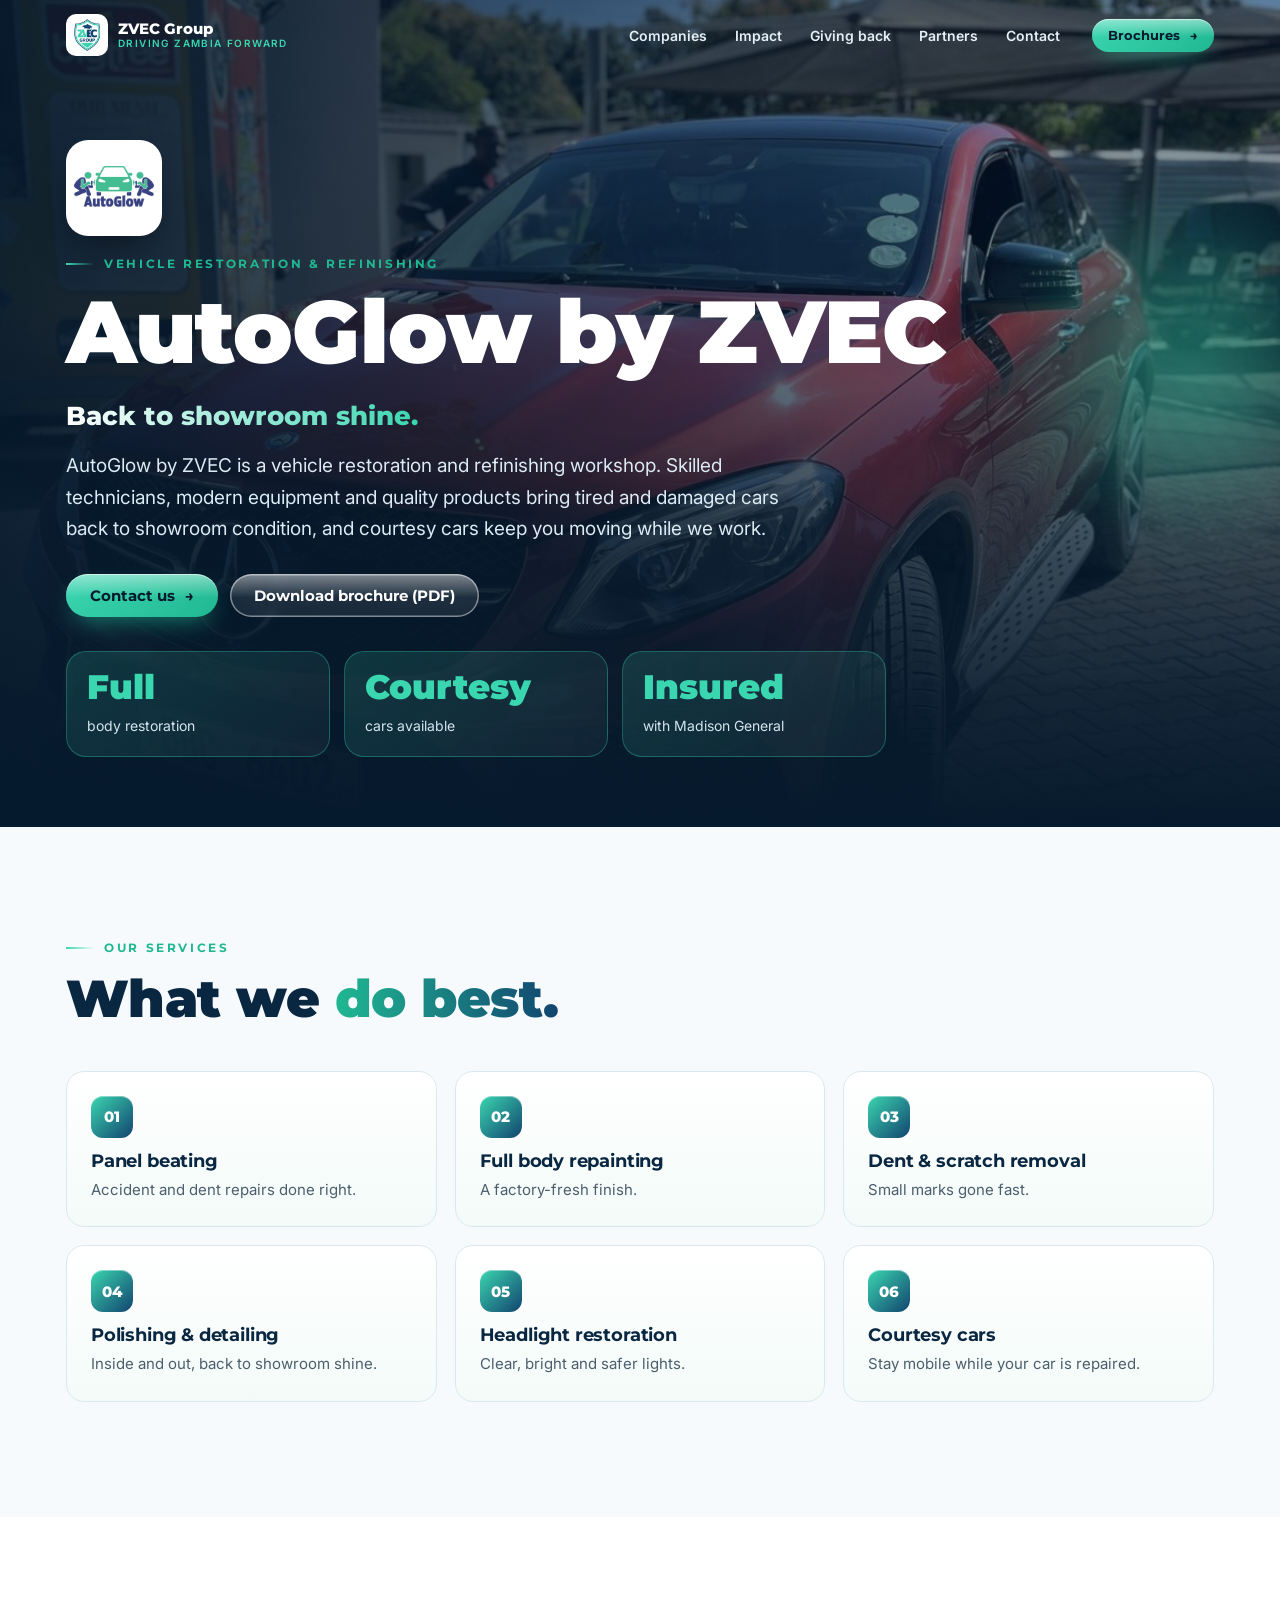
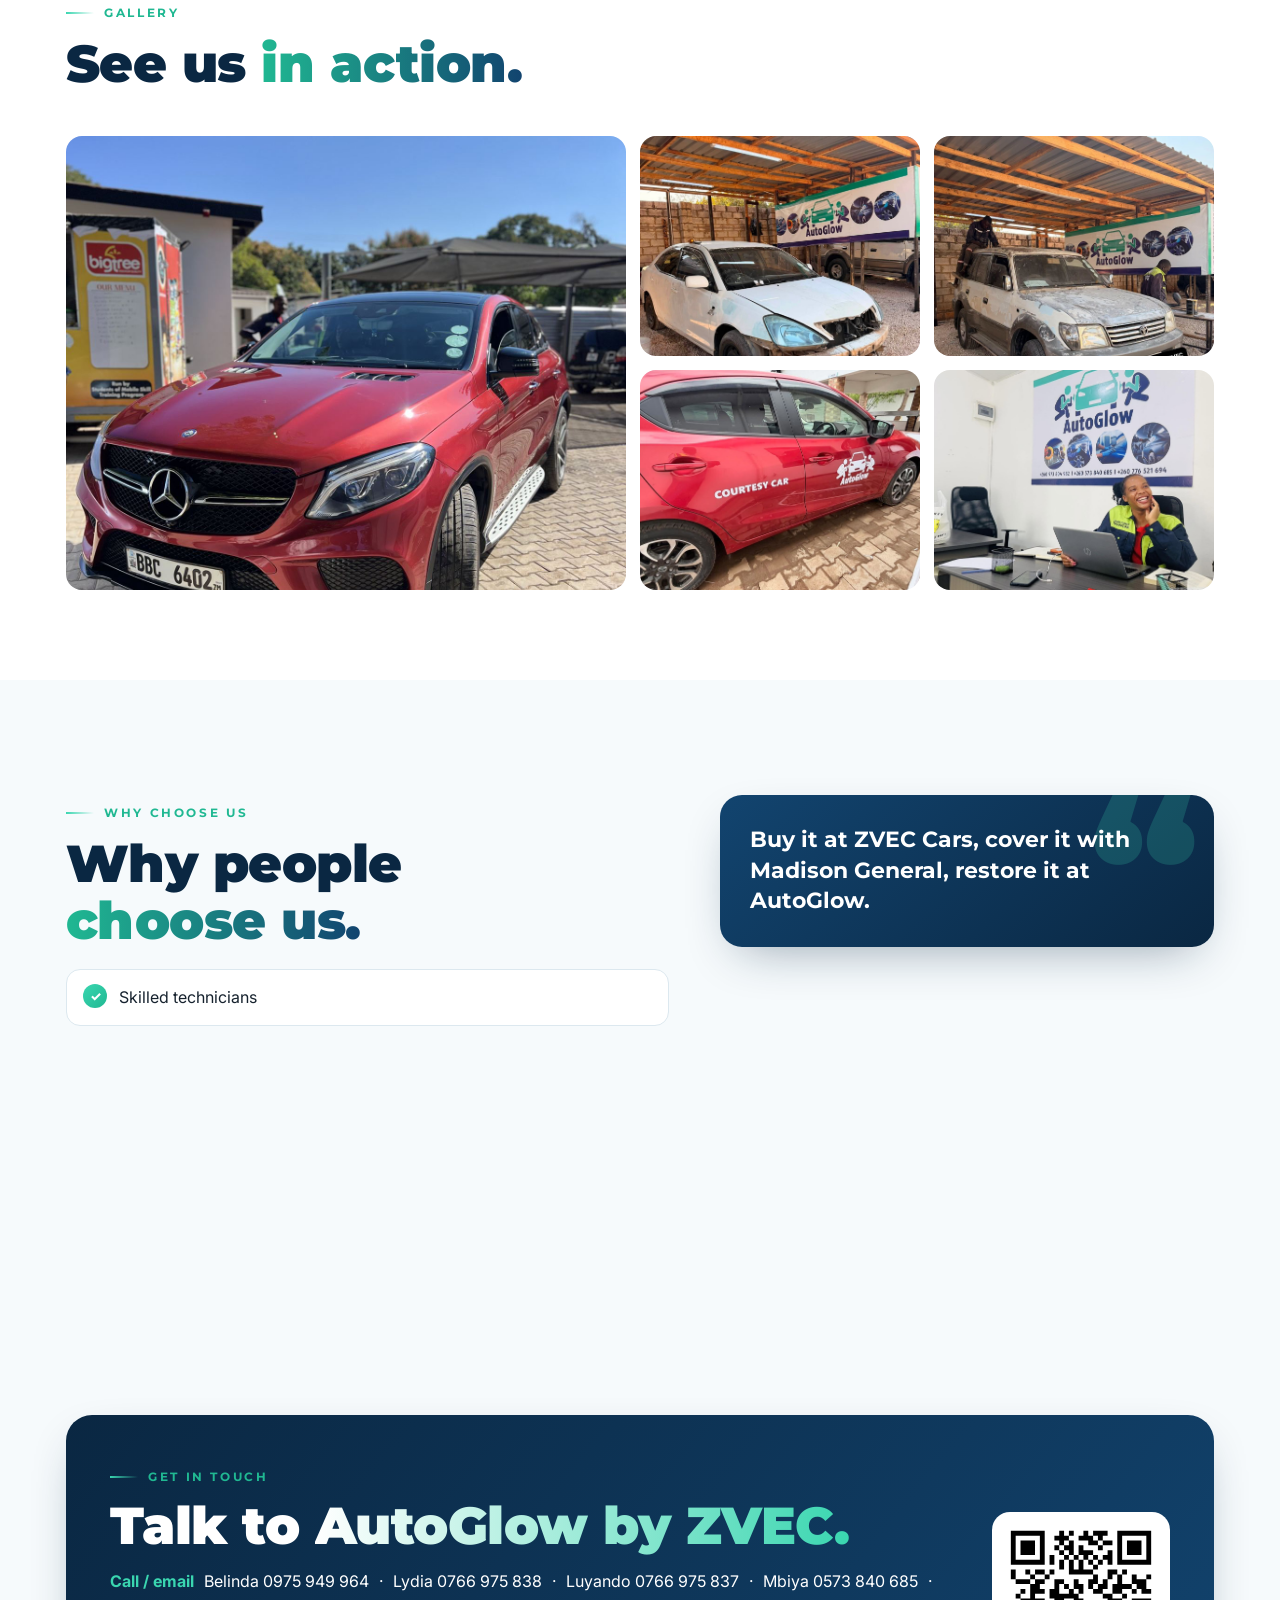
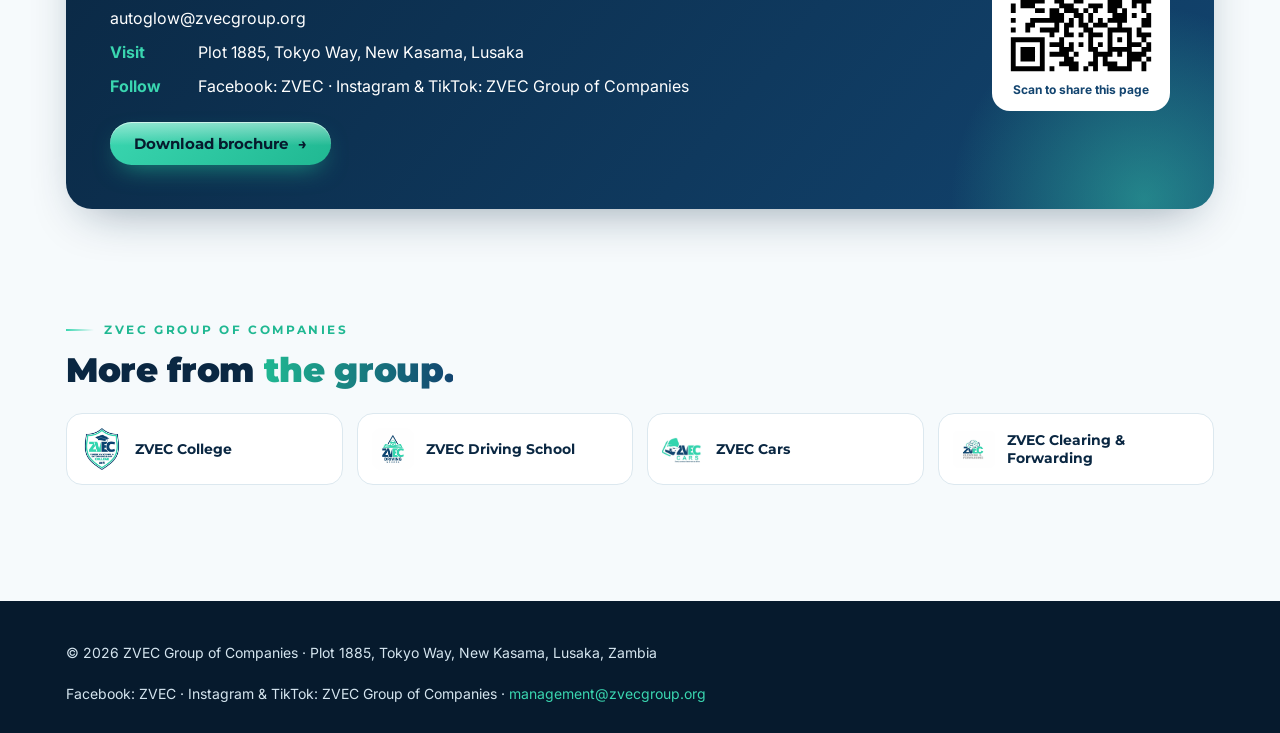
==== autoglow.html @ 142b1f35 "Publish ZVEC Group website Home page plus pages for ZVEC College, Driving School, Cars, AutoGlow and" ====
<!doctype html><html lang="en"><head><meta charset="utf-8">
<meta name="viewport" content="width=device-width,initial-scale=1,viewport-fit=cover">
<title>AutoGlow by ZVEC | ZVEC Group</title>
<meta name="claude:viewport-fit-sides" content="cover">
<meta name="description" content="AutoGlow by ZVEC is a vehicle restoration and refinishing workshop. Skilled technicians, modern equipment and quality products bring tired and damaged cars">
<meta property="og:title" content="AutoGlow by ZVEC | ZVEC Group"><meta property="og:description" content="AutoGlow by ZVEC is a vehicle restoration and refinishing workshop. Skilled technicians, modern equipment and quality products bring tired and damaged cars"><meta property="og:image" content="https://www.zvecgroup.org/img/p25.jpg">
<meta name="theme-color" content="#061A2D">
<link rel="icon" href="logos/zvec-group.jpg">
<link rel="preconnect" href="https://fonts.googleapis.com"><link rel="preconnect" href="https://fonts.gstatic.com" crossorigin>
<link href="https://fonts.googleapis.com/css2?family=Montserrat:wght@600;700;800;900&family=Inter:wght@400;500;600;700&display=swap" rel="stylesheet">
<link rel="stylesheet" href="style.css">
<script>document.documentElement.classList.add('js')</script>
</head><body><div class="progress"></div>
<header class="nav"><div class="wrap">
<a class="brand" href="index.html"><img src="logos/zvec-group.jpg" alt="ZVEC Group logo"><span>ZVEC Group<small>Driving Zambia Forward</small></span></a>
<nav class="links" aria-label="Main"><a href="index.html#companies">Companies</a><a href="index.html#impact">Impact</a><a href="index.html#giving">Giving back</a><a href="index.html#partners">Partners</a><a href="index.html#contact">Contact</a></nav>
<a class="btn sm" href="index.html#downloads">Brochures <span class="arr" aria-hidden="true">&rarr;</span></a>
<button class="menu-btn" aria-label="Menu" aria-expanded="false">&#9776;</button>
</div></header>
<main>
<section class="hero uhero"><div class="bg" style="background-image:url(img/p15.jpg);background-position:center"></div><div class="veil"></div><div class="blob a"></div>
<div class="wrap"><img class="badge rv" src="logos/autoglow.jpg" alt="AutoGlow by ZVEC logo">
<span class="kicker rv" style="--d:.1s;margin-top:22px">Vehicle restoration & refinishing</span>
<h1 class="rv" style="--d:.15s;font-size:clamp(40px,7vw,88px)">AutoGlow by ZVEC</h1>
<span class="tagline rv" style="--d:.2s">Back to showroom shine.</span>
<p class="lead rv" style="--d:.25s;margin-top:18px">AutoGlow by ZVEC is a vehicle restoration and refinishing workshop. Skilled technicians, modern equipment and quality products bring tired and damaged cars back to showroom condition, and courtesy cars keep you moving while we work.</p>
<div class="btns rv" style="--d:.3s;margin-top:26px"><a class="btn" href="#contact">Contact us <span class="arr" aria-hidden="true">&rarr;</span></a><a class="btn ghost" href="downloads/autoglow-brochure.pdf" target="_blank" rel="noopener">Download brochure (PDF)</a></div>
<div class="ustats"><div class="stat rv" style="--d:0.40s"><div class="n">Full</div><div class="l">body restoration</div></div><div class="stat rv" style="--d:0.48s"><div class="n">Courtesy</div><div class="l">cars available</div></div><div class="stat rv" style="--d:0.56s"><div class="n">Insured</div><div class="l">with Madison General</div></div></div></div></section>

<section><div class="wrap"><div class="sec-head"><span class="kicker rv">Our services</span><h2 class="h2 rv">What we <em>do best.</em></h2></div>
<div class="offers"><div class="offer rv" style="--d:0.00s"><div class="ic">01</div><h3>Panel beating</h3><p>Accident and dent repairs done right.</p></div><div class="offer rv" style="--d:0.06s"><div class="ic">02</div><h3>Full body repainting</h3><p>A factory-fresh finish.</p></div><div class="offer rv" style="--d:0.12s"><div class="ic">03</div><h3>Dent & scratch removal</h3><p>Small marks gone fast.</p></div><div class="offer rv" style="--d:0.18s"><div class="ic">04</div><h3>Polishing & detailing</h3><p>Inside and out, back to showroom shine.</p></div><div class="offer rv" style="--d:0.24s"><div class="ic">05</div><h3>Headlight restoration</h3><p>Clear, bright and safer lights.</p></div><div class="offer rv" style="--d:0.30s"><div class="ic">06</div><h3>Courtesy cars</h3><p>Stay mobile while your car is repaired.</p></div></div></div></section>

<section style="background:#fff;padding-block:clamp(48px,7vw,90px)"><div class="wrap"><div class="sec-head"><span class="kicker rv">Gallery</span><h2 class="h2 rv">See us <em>in action.</em></h2></div>
<div class="gallery"><button class="rv" style="--d:0.00s;background-image:url(img/p15.jpg)" data-full="img/p15.jpg" aria-label="AutoGlow by ZVEC photo 1"></button><button class="rv" style="--d:0.07s;background-image:url(img/p115.jpg)" data-full="img/p115.jpg" aria-label="AutoGlow by ZVEC photo 2"></button><button class="rv" style="--d:0.14s;background-image:url(img/p116.jpg)" data-full="img/p116.jpg" aria-label="AutoGlow by ZVEC photo 3"></button><button class="rv" style="--d:0.21s;background-image:url(img/p100.jpg)" data-full="img/p100.jpg" aria-label="AutoGlow by ZVEC photo 4"></button><button class="rv" style="--d:0.28s;background-image:url(img/p99.jpg)" data-full="img/p99.jpg" aria-label="AutoGlow by ZVEC photo 5"></button></div></div></section>

<section><div class="wrap why"><div><span class="kicker rv">Why choose us</span><h2 class="h2 rv" style="margin-top:14px">Why people <em>choose us.</em></h2><ul class="ticks"><li class="rv" style="--d:0.00s">Skilled technicians</li><li class="rv" style="--d:0.05s">Modern equipment</li><li class="rv" style="--d:0.10s">Quality paints and products</li><li class="rv" style="--d:0.15s">Honest quotes</li><li class="rv" style="--d:0.20s">Part of the ZVEC Cars family</li></ul></div>
<div class="hl rv" style="--d:.15s"><p>Buy it at ZVEC Cars, cover it with Madison General, restore it at AutoGlow.</p></div></div></section>

<section id="contact" style="padding-top:0"><div class="wrap"><div class="ucta rv"><div><span class="kicker">Get in touch</span><h2 class="h2" style="margin-top:12px">Talk to <em>AutoGlow by ZVEC.</em></h2>
<div class="rows"><div><b>Call / email</b><a href="tel:+260975949964">Belinda 0975 949 964</a> &middot; <a href="tel:+260766975838">Lydia 0766 975 838</a> &middot; <a href="tel:+260766975837">Luyando 0766 975 837</a> &middot; <a href="tel:+260573840685">Mbiya 0573 840 685</a> &middot; <a href="mailto:autoglow@zvecgroup.org">autoglow@zvecgroup.org</a></div><div><b>Visit</b><span>Plot 1885, Tokyo Way, New Kasama, Lusaka</span></div><div><b>Follow</b><span>Facebook: ZVEC &middot; Instagram &amp; TikTok: ZVEC Group of Companies</span></div></div><div class="btns"><a class="btn" href="downloads/autoglow-brochure.pdf" target="_blank" rel="noopener">Download brochure <span class="arr" aria-hidden="true">&rarr;</span></a></div></div>
<div class="qr"><svg width="31mm" height="31mm" version="1.1" viewBox="0 0 31 31" xmlns="http://www.w3.org/2000/svg"><path d="M1,1H2V2H1zM2,1H3V2H2zM3,1H4V2H3zM4,1H5V2H4zM5,1H6V2H5zM6,1H7V2H6zM7,1H8V2H7zM11,1H12V2H11zM13,1H14V2H13zM16,1H17V2H16zM18,1H19V2H18zM19,1H20V2H19zM20,1H21V2H20zM23,1H24V2H23zM24,1H25V2H24zM25,1H26V2H25zM26,1H27V2H26zM27,1H28V2H27zM28,1H29V2H28zM29,1H30V2H29zM1,2H2V3H1zM7,2H8V3H7zM10,2H11V3H10zM11,2H12V3H11zM12,2H13V3H12zM15,2H16V3H15zM16,2H17V3H16zM17,2H18V3H17zM19,2H20V3H19zM23,2H24V3H23zM29,2H30V3H29zM1,3H2V4H1zM3,3H4V4H3zM4,3H5V4H4zM5,3H6V4H5zM7,3H8V4H7zM11,3H12V4H11zM13,3H14V4H13zM17,3H18V4H17zM18,3H19V4H18zM20,3H21V4H20zM21,3H22V4H21zM23,3H24V4H23zM25,3H26V4H25zM26,3H27V4H26zM27,3H28V4H27zM29,3H30V4H29zM1,4H2V5H1zM3,4H4V5H3zM4,4H5V5H4zM5,4H6V5H5zM7,4H8V5H7zM10,4H11V5H10zM12,4H13V5H12zM13,4H14V5H13zM15,4H16V5H15zM19,4H20V5H19zM23,4H24V5H23zM25,4H26V5H25zM26,4H27V5H26zM27,4H28V5H27zM29,4H30V5H29zM1,5H2V6H1zM3,5H4V6H3zM4,5H5V6H4zM5,5H6V6H5zM7,5H8V6H7zM11,5H12V6H11zM13,5H14V6H13zM15,5H16V6H15zM16,5H17V6H16zM17,5H18V6H17zM21,5H22V6H21zM23,5H24V6H23zM25,5H26V6H25zM26,5H27V6H26zM27,5H28V6H27zM29,5H30V6H29zM1,6H2V7H1zM7,6H8V7H7zM9,6H10V7H9zM12,6H13V7H12zM14,6H15V7H14zM16,6H17V7H16zM18,6H19V7H18zM20,6H21V7H20zM21,6H22V7H21zM23,6H24V7H23zM29,6H30V7H29zM1,7H2V8H1zM2,7H3V8H2zM3,7H4V8H3zM4,7H5V8H4zM5,7H6V8H5zM6,7H7V8H6zM7,7H8V8H7zM9,7H10V8H9zM11,7H12V8H11zM13,7H14V8H13zM15,7H16V8H15zM17,7H18V8H17zM19,7H20V8H19zM21,7H22V8H21zM23,7H24V8H23zM24,7H25V8H24zM25,7H26V8H25zM26,7H27V8H26zM27,7H28V8H27zM28,7H29V8H28zM29,7H30V8H29zM11,8H12V9H11zM13,8H14V9H13zM15,8H16V9H15zM18,8H19V9H18zM1,9H2V10H1zM4,9H5V10H4zM6,9H7V10H6zM7,9H8V10H7zM9,9H10V10H9zM13,9H14V10H13zM14,9H15V10H14zM15,9H16V10H15zM16,9H17V10H16zM17,9H18V10H17zM21,9H22V10H21zM22,9H23V10H22zM24,9H25V10H24zM1,10H2V11H1zM5,10H6V11H5zM8,10H9V11H8zM18,10H19V11H18zM21,10H22V11H21zM23,10H24V11H23zM26,10H27V11H26zM29,10H30V11H29zM2,11H3V12H2zM3,11H4V12H3zM4,11H5V12H4zM6,11H7V12H6zM7,11H8V12H7zM10,11H11V12H10zM11,11H12V12H11zM14,11H15V12H14zM17,11H18V12H17zM18,11H19V12H18zM20,11H21V12H20zM23,11H24V12H23zM26,11H27V12H26zM27,11H28V12H27zM28,11H29V12H28zM5,12H6V13H5zM6,12H7V13H6zM10,12H11V13H10zM12,12H13V13H12zM14,12H15V13H14zM15,12H16V13H15zM17,12H18V13H17zM19,12H20V13H19zM20,12H21V13H20zM22,12H23V13H22zM23,12H24V13H23zM24,12H25V13H24zM25,12H26V13H25zM27,12H28V13H27zM28,12H29V13H28zM3,13H4V14H3zM5,13H6V14H5zM6,13H7V14H6zM7,13H8V14H7zM9,13H10V14H9zM10,13H11V14H10zM13,13H14V14H13zM15,13H16V14H15zM18,13H19V14H18zM19,13H20V14H19zM22,13H23V14H22zM23,13H24V14H23zM26,13H27V14H26zM28,13H29V14H28zM29,13H30V14H29zM2,14H3V15H2zM5,14H6V15H5zM9,14H10V15H9zM10,14H11V15H10zM11,14H12V15H11zM12,14H13V15H12zM13,14H14V15H13zM14,14H15V15H14zM20,14H21V15H20zM21,14H22V15H21zM24,14H25V15H24zM3,15H4V16H3zM4,15H5V16H4zM5,15H6V16H5zM6,15H7V16H6zM7,15H8V16H7zM10,15H11V16H10zM11,15H12V16H11zM14,15H15V16H14zM15,15H16V16H15zM21,15H22V16H21zM22,15H23V16H22zM23,15H24V16H23zM26,15H27V16H26zM27,15H28V16H27zM28,15H29V16H28zM29,15H30V16H29zM1,16H2V17H1zM3,16H4V17H3zM4,16H5V17H4zM5,16H6V17H5zM11,16H12V17H11zM12,16H13V17H12zM13,16H14V17H13zM17,16H18V17H17zM18,16H19V17H18zM19,16H20V17H19zM21,16H22V17H21zM22,16H23V17H22zM23,16H24V17H23zM26,16H27V17H26zM28,16H29V17H28zM1,17H2V18H1zM6,17H7V18H6zM7,17H8V18H7zM9,17H10V18H9zM10,17H11V18H10zM12,17H13V18H12zM13,17H14V18H13zM14,17H15V18H14zM16,17H17V18H16zM18,17H19V18H18zM21,17H22V18H21zM22,17H23V18H22zM24,17H25V18H24zM28,17H29V18H28zM9,18H10V19H9zM10,18H11V19H10zM11,18H12V19H11zM14,18H15V19H14zM15,18H16V19H15zM17,18H18V19H17zM22,18H23V19H22zM23,18H24V19H23zM24,18H25V19H24zM26,18H27V19H26zM29,18H30V19H29zM1,19H2V20H1zM5,19H6V20H5zM6,19H7V20H6zM7,19H8V20H7zM8,19H9V20H8zM9,19H10V20H9zM10,19H11V20H10zM11,19H12V20H11zM13,19H14V20H13zM15,19H16V20H15zM17,19H18V20H17zM19,19H20V20H19zM21,19H22V20H21zM22,19H23V20H22zM23,19H24V20H23zM24,19H25V20H24zM28,19H29V20H28zM29,19H30V20H29zM4,20H5V21H4zM5,20H6V21H5zM10,20H11V21H10zM12,20H13V21H12zM13,20H14V21H13zM15,20H16V21H15zM16,20H17V21H16zM18,20H19V21H18zM19,20H20V21H19zM20,20H21V21H20zM23,20H24V21H23zM28,20H29V21H28zM29,20H30V21H29zM1,21H2V22H1zM4,21H5V22H4zM7,21H8V22H7zM8,21H9V22H8zM9,21H10V22H9zM10,21H11V22H10zM12,21H13V22H12zM16,21H17V22H16zM17,21H18V22H17zM21,21H22V22H21zM22,21H23V22H22zM23,21H24V22H23zM24,21H25V22H24zM25,21H26V22H25zM27,21H28V22H27zM9,22H10V23H9zM12,22H13V23H12zM13,22H14V23H13zM15,22H16V23H15zM17,22H18V23H17zM18,22H19V23H18zM19,22H20V23H19zM21,22H22V23H21zM25,22H26V23H25zM27,22H28V23H27zM28,22H29V23H28zM29,22H30V23H29zM1,23H2V24H1zM2,23H3V24H2zM3,23H4V24H3zM4,23H5V24H4zM5,23H6V24H5zM6,23H7V24H6zM7,23H8V24H7zM11,23H12V24H11zM17,23H18V24H17zM21,23H22V24H21zM23,23H24V24H23zM25,23H26V24H25zM28,23H29V24H28zM1,24H2V25H1zM7,24H8V25H7zM9,24H10V25H9zM10,24H11V25H10zM11,24H12V25H11zM13,24H14V25H13zM15,24H16V25H15zM17,24H18V25H17zM19,24H20V25H19zM21,24H22V25H21zM25,24H26V25H25zM26,24H27V25H26zM27,24H28V25H27zM29,24H30V25H29zM1,25H2V26H1zM3,25H4V26H3zM4,25H5V26H4zM5,25H6V26H5zM7,25H8V26H7zM11,25H12V26H11zM12,25H13V26H12zM13,25H14V26H13zM17,25H18V26H17zM18,25H19V26H18zM21,25H22V26H21zM22,25H23V26H22zM23,25H24V26H23zM24,25H25V26H24zM25,25H26V26H25zM28,25H29V26H28zM29,25H30V26H29zM1,26H2V27H1zM3,26H4V27H3zM4,26H5V27H4zM5,26H6V27H5zM7,26H8V27H7zM9,26H10V27H9zM10,26H11V27H10zM11,26H12V27H11zM12,26H13V27H12zM14,26H15V27H14zM18,26H19V27H18zM19,26H20V27H19zM20,26H21V27H20zM21,26H22V27H21zM23,26H24V27H23zM25,26H26V27H25zM26,26H27V27H26zM27,26H28V27H27zM28,26H29V27H28zM1,27H2V28H1zM3,27H4V28H3zM4,27H5V28H4zM5,27H6V28H5zM7,27H8V28H7zM12,27H13V28H12zM13,27H14V28H13zM18,27H19V28H18zM20,27H21V28H20zM25,27H26V28H25zM26,27H27V28H26zM27,27H28V28H27zM29,27H30V28H29zM1,28H2V29H1zM7,28H8V29H7zM11,28H12V29H11zM12,28H13V29H12zM13,28H14V29H13zM14,28H15V29H14zM17,28H18V29H17zM18,28H19V29H18zM20,28H21V29H20zM21,28H22V29H21zM22,28H23V29H22zM25,28H26V29H25zM28,28H29V29H28zM1,29H2V30H1zM2,29H3V30H2zM3,29H4V30H3zM4,29H5V30H4zM5,29H6V30H5zM6,29H7V30H6zM7,29H8V30H7zM9,29H10V30H9zM13,29H14V30H13zM14,29H15V30H14zM16,29H17V30H16zM18,29H19V30H18zM21,29H22V30H21zM22,29H23V30H22zM23,29H24V30H23zM24,29H25V30H24zM25,29H26V30H25zM28,29H29V30H28z" id="qr-path" fill="#000000" fill-opacity="1" fill-rule="nonzero" stroke="none"/></svg>Scan to share this page</div></div></div></section>

<section style="padding-top:0"><div class="wrap"><div class="sec-head" style="margin-bottom:24px"><span class="kicker rv">ZVEC Group of Companies</span><h2 class="h2 rv" style="font-size:clamp(24px,3vw,34px)">More from <em>the group.</em></h2></div>
<div class="others rv"><a href="zvec-college.html"><img src="logos/zvec-college.jpg" alt="">ZVEC College</a><a href="zvec-driving-school.html"><img src="logos/zvec-driving-school.jpg" alt="">ZVEC Driving School</a><a href="zvec-cars.html"><img src="logos/zvec-cars.jpg" alt="">ZVEC Cars</a><a href="zvec-clearing-forwarding.html"><img src="logos/zvec-clearing-forwarding.jpg" alt="">ZVEC Clearing & Forwarding</a></div></div></section>
</main>
<div class="lb" role="dialog" aria-label="Photo viewer"><button aria-label="Close">&times;</button><img alt=""></div><footer><div class="wrap">
<div>&copy; <span id="yr">2026</span> ZVEC Group of Companies &middot; Plot 1885, Tokyo Way, New Kasama, Lusaka, Zambia</div>
<div>Facebook: ZVEC &middot; Instagram &amp; TikTok: ZVEC Group of Companies &middot; <a href="mailto:management@zvecgroup.org">management@zvecgroup.org</a></div>
</div></footer>
<script src="script.js"></script></body></html>
---- style.css ----
:root{
  --navy:#12446F;--deep:#0A2742;--deeper:#061A2D;--teal:#3AD6B0;--teal2:#20B892;--mint:#E9FBF5;
  --ink:#16222E;--muted:#4C5E6E;--line:#DCE8EF;--paper:#F6FAFC;--white:#fff;--on-deep:#D5E5EF;
  --radius:18px;--shadow:0 18px 50px -20px rgba(10,39,66,.45);
  --gut-l:max(16px, env(safe-area-inset-left, 0px));--gut-r:max(16px, env(safe-area-inset-right, 0px));
  color-scheme:light;
}
*{box-sizing:border-box}
html{scroll-behavior:smooth}
body{margin:0;font:400 16px/1.65 Inter,system-ui,-apple-system,"Segoe UI",Roboto,sans-serif;color:var(--ink);background:var(--paper);overflow-x:hidden}
body::before{content:"";position:fixed;inset:0 0 auto;height:env(safe-area-inset-top,0px);z-index:60;background:var(--deeper)}
img{max-width:100%;display:block}
a{color:inherit}
h1,h2,h3,h4{font-family:Montserrat,"Segoe UI",Arial,sans-serif;line-height:1.1;margin:0;text-wrap:balance;letter-spacing:-.01em}
p{margin:0}
.wrap{max-width:1180px;margin:0 auto;padding-left:var(--gut-l);padding-right:var(--gut-r)}
.kicker{font:700 12px/1 Montserrat,sans-serif;letter-spacing:.22em;text-transform:uppercase;color:var(--teal2);display:inline-flex;align-items:center;gap:10px}
.kicker::before{content:"";width:28px;height:2px;background:linear-gradient(90deg,var(--teal),transparent)}
.on-deep .kicker{color:var(--teal)}
.h2{font-size:clamp(30px,4.4vw,52px);font-weight:900;color:var(--deep)}
.h2 em{font-style:normal;background:linear-gradient(90deg,var(--teal2),var(--navy));-webkit-background-clip:text;background-clip:text;color:transparent}
.on-deep .h2{color:#fff}
.on-deep .h2 em{background:linear-gradient(90deg,#fff,var(--teal));-webkit-background-clip:text;background-clip:text}
.lead{font-size:clamp(16px,1.6vw,19px);color:var(--muted);max-width:62ch}
.on-deep .lead{color:var(--on-deep)}
section{padding-block:clamp(64px,9vw,120px);position:relative}
.on-deep{background:radial-gradient(1200px 600px at 85% 0%,rgba(58,214,176,.18),transparent 60%),linear-gradient(180deg,var(--deep),var(--deeper));color:#fff}
.sec-head{display:grid;gap:16px;margin-bottom:44px}

/* progress + nav */
.progress{position:fixed;left:0;top:env(safe-area-inset-top,0px);height:3px;width:100%;transform-origin:0 50%;transform:scaleX(0);background:linear-gradient(90deg,var(--teal),#fff,var(--teal));z-index:70}
.nav{position:fixed;left:0;right:0;top:env(safe-area-inset-top,0px);z-index:50;transition:background .35s,box-shadow .35s,padding .35s;padding-block:14px}
.nav .wrap{display:flex;align-items:center;gap:20px}
.nav.solid{background:rgba(6,26,45,.82);backdrop-filter:blur(14px) saturate(1.4);-webkit-backdrop-filter:blur(14px) saturate(1.4);box-shadow:0 10px 30px -18px rgba(0,0,0,.6);padding-block:8px}
.brand{display:flex;align-items:center;gap:10px;text-decoration:none;color:#fff;font:800 15px/1.1 Montserrat,sans-serif}
.brand img{height:42px;width:auto;border-radius:10px;background:#fff;padding:3px}
.brand small{display:block;font:600 10px Inter,sans-serif;letter-spacing:.14em;color:var(--teal);text-transform:uppercase}
.links{display:flex;gap:4px;margin-left:auto}
.links a{color:#E3EEF5;text-decoration:none;font:600 14px Inter,sans-serif;padding:8px 12px;border-radius:999px;transition:background .25s,color .25s}
.links a:hover,.links a.active{background:rgba(255,255,255,.1);color:#fff}
.menu-btn{display:none;margin-left:auto;background:rgba(255,255,255,.12);border:1px solid rgba(255,255,255,.2);color:#fff;border-radius:12px;width:46px;height:42px;font-size:20px;cursor:pointer}
@media (max-width:980px){
  .links{position:fixed;inset:calc(64px + env(safe-area-inset-top,0px)) 12px auto 12px;flex-direction:column;background:rgba(6,26,45,.96);backdrop-filter:blur(16px);-webkit-backdrop-filter:blur(16px);padding:12px;border-radius:18px;border:1px solid rgba(255,255,255,.12);transform:translateY(-12px);opacity:0;pointer-events:none;transition:.3s}
  .links.open{transform:none;opacity:1;pointer-events:auto}
  .links a{padding:12px 14px}
  .menu-btn{display:block}
  .nav .btn{display:none}
}

/* buttons */
.btn{--b1:var(--teal);--b2:var(--teal2);position:relative;overflow:hidden;isolation:isolate;display:inline-flex;align-items:center;gap:10px;padding:14px 24px;border-radius:999px;border:0;cursor:pointer;text-decoration:none;font:700 15px/1 Montserrat,sans-serif;color:var(--deeper);background:linear-gradient(135deg,var(--b1),var(--b2));box-shadow:0 10px 26px -10px rgba(32,184,146,.8),inset 0 1px 0 rgba(255,255,255,.55);transition:transform .25s cubic-bezier(.2,.8,.2,1),box-shadow .25s}
.btn::before{content:"";position:absolute;inset:0;z-index:-1;background:linear-gradient(180deg,rgba(255,255,255,.45),rgba(255,255,255,0) 55%);border-radius:inherit}
.btn::after{content:"";position:absolute;top:-50%;left:-60%;width:40%;height:200%;background:linear-gradient(90deg,transparent,rgba(255,255,255,.75),transparent);transform:rotate(20deg);animation:shine 3.6s ease-in-out infinite}
.btn:hover{transform:translateY(-3px) scale(1.02);box-shadow:0 18px 34px -12px rgba(32,184,146,.95),inset 0 1px 0 rgba(255,255,255,.6)}
.btn:active{transform:translateY(0) scale(.98)}
.btn.ghost{background:rgba(255,255,255,.08);color:#fff;box-shadow:inset 0 0 0 1.5px rgba(255,255,255,.45);backdrop-filter:blur(6px)}
.btn.ghost::after{opacity:.35}
.btn.ghost:hover{background:rgba(255,255,255,.16)}
.btn.dark{background:linear-gradient(135deg,var(--navy),var(--deep));color:#fff;box-shadow:0 10px 26px -10px rgba(10,39,66,.8),inset 0 1px 0 rgba(255,255,255,.25)}
.btn.sm{padding:10px 16px;font-size:13px}
.btn .arr{transition:transform .25s}
.btn:hover .arr{transform:translateX(4px)}
@keyframes shine{0%,55%{left:-60%}85%,100%{left:130%}}
.btns{display:flex;flex-wrap:wrap;gap:12px}

/* hero */
.hero{min-height:100svh;display:flex;align-items:flex-end;padding-block:140px 70px;color:#fff;overflow:hidden;background:var(--deeper)}
.hero .bg{position:absolute;inset:0;background-size:cover;background-position:center;animation:kb 22s ease-in-out infinite alternate;transform-origin:60% 40%}
@keyframes kb{from{transform:scale(1.04)}to{transform:scale(1.16) translate(-1.5%,-1%)}}
.hero .veil{position:absolute;inset:0;background:linear-gradient(180deg,rgba(6,26,45,.35) 0%,rgba(6,26,45,.35) 35%,rgba(6,26,45,.92) 85%,var(--deeper) 100%),linear-gradient(90deg,rgba(6,26,45,.7),transparent 70%)}
.blob{position:absolute;border-radius:50%;filter:blur(40px);opacity:.55;animation:float 14s ease-in-out infinite}
.blob.a{width:420px;height:420px;right:-120px;top:18%;background:radial-gradient(circle,var(--teal),transparent 65%)}
.blob.b{width:300px;height:300px;left:-90px;bottom:8%;background:radial-gradient(circle,#2E7BC0,transparent 65%);animation-delay:-6s}
@keyframes float{0%,100%{transform:translate(0,0)}50%{transform:translate(-30px,25px)}}
.hero .wrap{position:relative;width:100%}
.hero h1{font-size:clamp(42px,8vw,104px);font-weight:900;line-height:.95;margin:18px 0 20px}
.hero h1 .grad{background:linear-gradient(90deg,#fff 10%,var(--teal) 60%,#fff 90%);background-size:200% 100%;-webkit-background-clip:text;background-clip:text;color:transparent;animation:sheen 6s linear infinite}
@keyframes sheen{to{background-position:-200% 0}}
.hero .lead{color:#DCEAF3;margin-bottom:30px}
.chips{display:flex;flex-wrap:wrap;gap:10px;margin-top:38px}
.chip{display:inline-flex;align-items:center;gap:8px;padding:9px 14px;border-radius:999px;background:rgba(255,255,255,.09);border:1px solid rgba(255,255,255,.18);backdrop-filter:blur(8px);font:600 13px Inter,sans-serif;color:#fff;text-decoration:none;transition:background .25s,transform .25s}
.chip:hover{background:rgba(58,214,176,.25);transform:translateY(-2px)}
.chip i{width:8px;height:8px;border-radius:50%;background:var(--teal);box-shadow:0 0 0 4px rgba(58,214,176,.25);animation:pulse 2s infinite}
@keyframes pulse{50%{box-shadow:0 0 0 8px rgba(58,214,176,0)}}
.scroll-cue{position:absolute;right:max(24px,env(safe-area-inset-right,0px));bottom:36px;width:26px;height:42px;border:2px solid rgba(255,255,255,.5);border-radius:20px}
.scroll-cue::after{content:"";position:absolute;left:50%;top:8px;width:4px;height:8px;margin-left:-2px;border-radius:2px;background:#fff;animation:cue 1.8s infinite}
@keyframes cue{to{transform:translateY(14px);opacity:0}}

/* companies */
.cards{display:grid;grid-template-columns:repeat(6,1fr);gap:22px}
.card{grid-column:span 2;position:relative;border-radius:var(--radius);overflow:hidden;background:#fff;box-shadow:var(--shadow);text-decoration:none;color:var(--ink);display:flex;flex-direction:column;transform-style:preserve-3d;transition:transform .3s cubic-bezier(.2,.8,.2,1),box-shadow .3s;min-width:0}
.card:nth-child(4),.card:nth-child(5){grid-column:span 3}
.card .ph{aspect-ratio:16/10;background-size:cover;background-position:center;transition:transform .6s cubic-bezier(.2,.8,.2,1)}
.card:hover .ph{transform:scale(1.07)}
.card .glare{position:absolute;inset:0;pointer-events:none;background:radial-gradient(400px circle at var(--mx,50%) var(--my,0%),rgba(255,255,255,.35),transparent 45%);opacity:0;transition:opacity .3s}
.card:hover .glare{opacity:1}
.card:hover{box-shadow:0 30px 60px -24px rgba(10,39,66,.6)}
.card .body{padding:22px 22px 24px;display:grid;gap:10px;position:relative;flex:1}
.card .logo{position:absolute;right:18px;top:-34px;width:68px;height:68px;border-radius:16px;background:#fff;padding:6px;box-shadow:0 10px 24px -10px rgba(10,39,66,.5);object-fit:contain}
.card h3{font-size:21px;font-weight:800;color:var(--deep);padding-right:70px}
.card p{color:var(--muted);font-size:15px}
.card .go{margin-top:auto;font:700 14px Montserrat,sans-serif;color:var(--teal2);display:inline-flex;gap:8px;align-items:center}
.card:hover .go .arr{transform:translateX(5px)}
.go .arr{transition:transform .25s}
@media (max-width:900px){.cards{grid-template-columns:1fr 1fr}.card,.card:nth-child(4),.card:nth-child(5){grid-column:span 1}.card:nth-child(5){grid-column:1/-1}}
@media (max-width:560px){.cards{grid-template-columns:1fr}.card:nth-child(5){grid-column:auto}}

/* story */
.story{display:grid;grid-template-columns:1.05fr .95fr;gap:clamp(28px,5vw,70px);align-items:center}
.story>*{min-width:0}
.quote{position:relative;border-radius:24px;padding:clamp(28px,4vw,48px);background:linear-gradient(140deg,var(--navy),var(--deep));color:#fff;box-shadow:var(--shadow);overflow:hidden}
.quote::before{content:"\201C";position:absolute;right:18px;top:-30px;font:900 220px/1 Montserrat,sans-serif;color:rgba(58,214,176,.18)}
.quote blockquote{margin:0;font:800 clamp(22px,2.6vw,32px)/1.25 Montserrat,sans-serif}
.quote .who{margin-top:22px;display:grid;gap:2px}
.quote .who b{color:var(--teal);font-size:17px}
.quote .who span{color:var(--on-deep);font-size:14px}
.vm{display:grid;gap:18px;margin-top:26px}
.vm div{padding:18px 20px;border-radius:16px;background:#fff;border:1px solid var(--line);border-left:4px solid var(--teal)}
.vm h4{font-size:15px;color:var(--navy);margin-bottom:4px}
.vm p{color:var(--muted);font-size:15px}
.focus{display:flex;flex-wrap:wrap;gap:8px;margin-top:20px}
.focus span{padding:8px 14px;border-radius:999px;background:var(--mint);color:var(--navy);font:600 13px Inter,sans-serif;border:1px solid rgba(32,184,146,.25)}
@media (max-width:860px){.story{grid-template-columns:1fr}}

/* impact */
.stats{display:grid;grid-template-columns:repeat(3,1fr);gap:18px}
.stat{position:relative;padding:28px 26px;border-radius:20px;background:linear-gradient(145deg,rgba(58,214,176,.16),rgba(255,255,255,.04));border:1px solid rgba(58,214,176,.32);overflow:hidden;transition:transform .3s,border-color .3s;min-width:0}
.stat:hover{transform:translateY(-4px);border-color:var(--teal)}
.stat::after{content:"";position:absolute;inset:0;background:linear-gradient(120deg,transparent 40%,rgba(255,255,255,.12) 50%,transparent 60%);transform:translateX(-100%);transition:transform .8s}
.stat:hover::after{transform:translateX(100%)}
.stat .n{font:900 clamp(40px,5vw,62px)/1 Montserrat,sans-serif;color:var(--teal);font-variant-numeric:tabular-nums}
.stat .l{margin-top:10px;color:var(--on-deep);font-size:15px}
.stat.big{grid-column:span 2;background:linear-gradient(135deg,rgba(58,214,176,.32),rgba(18,68,111,.4))}
.stat.big .n{font-size:clamp(56px,9vw,120px);color:#fff}
@media (max-width:860px){.stats{grid-template-columns:1fr 1fr}.stat.big{grid-column:1/-1}}
@media (max-width:480px){.stats{grid-template-columns:1fr}}

/* giveaways */
.cars{display:grid;grid-template-columns:repeat(4,1fr);gap:18px;counter-reset:car}
.car{border-radius:20px;overflow:hidden;background:#fff;box-shadow:var(--shadow);display:flex;flex-direction:column;transition:transform .3s;min-width:0}
.car:hover{transform:translateY(-6px) rotate(-.4deg)}
.car .ph{aspect-ratio:4/3;background-size:cover;background-position:center}
.car .ph.text{display:grid;place-items:center;background:linear-gradient(135deg,var(--teal),var(--navy));color:#fff;font:900 54px Montserrat,sans-serif}
.car .body{padding:18px 20px 22px;display:grid;gap:4px}
.car .date{font:700 12px Montserrat,sans-serif;letter-spacing:.12em;text-transform:uppercase;color:var(--teal2)}
.car h3{font-size:22px;color:var(--deep)}
.car p{font-size:14px;color:var(--muted)}
@media (max-width:900px){.cars{grid-template-columns:1fr 1fr}}
@media (max-width:480px){.cars{grid-template-columns:1fr}}

/* team */
.team{display:grid;grid-template-columns:1.2fr .8fr;gap:clamp(24px,4vw,56px);align-items:center}
.team>*{min-width:0}
.team .photo{border-radius:24px;overflow:hidden;box-shadow:var(--shadow);aspect-ratio:4/3;background-size:cover;background-position:center}
.people{display:grid;gap:12px}
.person{display:flex;gap:14px;align-items:center;padding:14px 16px;border-radius:16px;background:#fff;border:1px solid var(--line);transition:transform .25s,border-color .25s}
.person:hover{transform:translateX(6px);border-color:var(--teal)}
.person .av{flex:none;width:44px;height:44px;border-radius:12px;display:grid;place-items:center;background:linear-gradient(135deg,var(--teal),var(--navy));color:#fff;font:800 15px Montserrat,sans-serif}
.person b{display:block;color:var(--deep)}
.person span{font-size:14px;color:var(--muted)}
@media (max-width:860px){.team{grid-template-columns:1fr}}

/* partners */
.marquee{overflow:hidden;mask-image:linear-gradient(90deg,transparent,#000 8%,#000 92%,transparent);-webkit-mask-image:linear-gradient(90deg,transparent,#000 8%,#000 92%,transparent);padding-block:10px}
.track{display:flex;gap:18px;width:max-content;animation:marq 40s linear infinite}
.marquee:hover .track{animation-play-state:paused}
.track.rev{animation-direction:reverse;animation-duration:46s}
@keyframes marq{to{transform:translateX(-50%)}}
.plogo{flex:none;width:170px;height:96px;border-radius:16px;background:#fff;border:1px solid var(--line);display:grid;place-items:center;padding:14px;transition:transform .25s,box-shadow .25s}
.plogo:hover{transform:translateY(-4px);box-shadow:var(--shadow)}
.plogo img{max-height:62px;width:auto;object-fit:contain}
.plogo.word{font:800 18px Montserrat,sans-serif;color:var(--navy)}
.moments{display:grid;grid-template-columns:repeat(3,1fr);gap:18px;margin-top:44px}
.moment{position:relative;border-radius:18px;overflow:hidden;aspect-ratio:4/3;box-shadow:var(--shadow);min-width:0}
.moment div{position:absolute;inset:0;background-size:cover;background-position:center;transition:transform .6s}
.moment:hover div{transform:scale(1.06)}
.moment span{position:absolute;left:12px;right:12px;bottom:12px;padding:10px 14px;border-radius:12px;background:rgba(6,26,45,.72);backdrop-filter:blur(8px);color:#fff;font:600 14px Inter,sans-serif}
@media (max-width:760px){.moments{grid-template-columns:1fr}}

/* downloads */
.dl{display:grid;grid-template-columns:repeat(3,1fr);gap:16px}
.dl a{display:flex;gap:14px;align-items:center;padding:18px;border-radius:18px;background:rgba(255,255,255,.06);border:1px solid rgba(255,255,255,.14);text-decoration:none;color:#fff;transition:background .25s,transform .25s,border-color .25s;min-width:0}
.dl a:hover{background:rgba(58,214,176,.16);border-color:var(--teal);transform:translateY(-3px)}
.dl img{width:52px;height:52px;border-radius:12px;background:#fff;padding:4px;object-fit:contain;flex:none}
.dl b{display:block;font:700 15px Montserrat,sans-serif}
.dl small{color:var(--on-deep)}
.dl .pdf{margin-left:auto;font:800 11px Montserrat,sans-serif;letter-spacing:.1em;padding:6px 9px;border-radius:8px;background:var(--teal);color:var(--deeper)}
@media (max-width:900px){.dl{grid-template-columns:1fr 1fr}}
@media (max-width:560px){.dl{grid-template-columns:1fr}}

/* contact */
.contacts{display:grid;grid-template-columns:repeat(3,1fr);gap:16px}
.cbox{padding:22px;border-radius:18px;background:#fff;border:1px solid var(--line);display:grid;gap:8px;align-content:start;min-width:0;transition:border-color .25s,box-shadow .25s}
.cbox:hover{border-color:var(--teal);box-shadow:var(--shadow)}
.cbox h4{color:var(--deep);font-size:16px;display:flex;gap:10px;align-items:center}
.cbox h4 img{width:34px;height:34px;object-fit:contain;border-radius:8px}
.cbox a{text-decoration:none;color:var(--navy);font-weight:600;overflow-wrap:anywhere}
.cbox a:hover{color:var(--teal2)}
.cbox p{font-size:14px;color:var(--muted)}
.cbox.hq{background:linear-gradient(140deg,var(--navy),var(--deep));color:#fff;border:0}
.cbox.hq h4{color:var(--teal)}
.cbox.hq p,.cbox.hq a{color:#fff}
@media (max-width:900px){.contacts{grid-template-columns:1fr 1fr}}
@media (max-width:560px){.contacts{grid-template-columns:1fr}}

footer{background:var(--deeper);color:var(--on-deep);padding-block:40px calc(28px + env(safe-area-inset-bottom,0px));font-size:14px}
footer .wrap{display:flex;flex-wrap:wrap;gap:18px;align-items:center;justify-content:space-between}
footer a{color:var(--teal);text-decoration:none}

/* unit page */
.uhero{min-height:88svh}
.badge{width:96px;height:96px;border-radius:22px;background:#fff;padding:8px;box-shadow:0 18px 40px -14px rgba(0,0,0,.6);object-fit:contain;animation:bob 5s ease-in-out infinite}
@keyframes bob{50%{transform:translateY(-8px)}}
.tagline{display:inline-block;margin-top:6px;font:800 clamp(18px,2.4vw,26px) Montserrat,sans-serif;background:linear-gradient(90deg,#fff,var(--teal));-webkit-background-clip:text;background-clip:text;color:transparent}
.ustats{display:grid;grid-template-columns:repeat(3,1fr);gap:14px;margin-top:34px;max-width:820px}
.ustats .stat{padding:18px 20px}
.ustats .stat .n{font-size:clamp(24px,3vw,34px)}
.ustats .stat .l{font-size:14px}
@media (max-width:620px){.ustats{grid-template-columns:1fr}}
.offers{display:grid;grid-template-columns:repeat(3,1fr);gap:18px}
.offer{padding:24px;border-radius:18px;background:linear-gradient(180deg,#fff,#F3FBF8);border:1px solid var(--line);position:relative;overflow:hidden;transition:transform .3s,box-shadow .3s,border-color .3s;min-width:0}
.offer:hover{transform:translateY(-5px);box-shadow:var(--shadow);border-color:rgba(32,184,146,.5)}
.offer .ic{width:42px;height:42px;border-radius:12px;background:linear-gradient(135deg,var(--teal),var(--navy));display:grid;place-items:center;color:#fff;font:800 15px Montserrat,sans-serif;margin-bottom:14px;box-shadow:inset 0 1px 0 rgba(255,255,255,.4)}
.offer h3{font-size:18px;color:var(--deep);margin-bottom:6px}
.offer p{color:var(--muted);font-size:15px}
@media (max-width:860px){.offers{grid-template-columns:1fr 1fr}}
@media (max-width:540px){.offers{grid-template-columns:1fr}}
.gallery{display:grid;grid-template-columns:2fr 1fr 1fr;grid-auto-rows:220px;gap:14px}
.gallery button{border:0;padding:0;border-radius:16px;overflow:hidden;cursor:zoom-in;background-size:cover;background-position:center 30%;transition:transform .4s,filter .4s;min-width:0}
.gallery button:first-child{grid-row:span 2}
.gallery button:hover{transform:scale(1.025);filter:saturate(1.15)}
@media (max-width:700px){.gallery{grid-template-columns:1fr 1fr;grid-auto-rows:160px}.gallery button:first-child{grid-column:1/-1;grid-row:auto}}
.why{display:grid;grid-template-columns:1.1fr .9fr;gap:clamp(24px,4vw,56px);align-items:start}
.why>*{min-width:0}
.ticks{list-style:none;margin:20px 0 0;padding:0;display:grid;gap:12px}
.ticks li{display:flex;gap:12px;align-items:flex-start;padding:14px 16px;border-radius:14px;background:#fff;border:1px solid var(--line)}
.ticks li::before{content:"\2713";flex:none;width:24px;height:24px;border-radius:50%;display:grid;place-items:center;background:linear-gradient(135deg,var(--teal),var(--teal2));color:#fff;font:800 13px Inter,sans-serif}
.hl{border-radius:22px;padding:30px;background:linear-gradient(140deg,var(--navy),var(--deep));color:#fff;position:relative;overflow:hidden;box-shadow:var(--shadow)}
.hl::before{content:"\201C";position:absolute;right:16px;top:-24px;font:900 180px/1 Montserrat,sans-serif;color:rgba(58,214,176,.2)}
.hl p{font:700 clamp(18px,2vw,22px)/1.4 Montserrat,sans-serif;position:relative}
.ucta{display:grid;grid-template-columns:1fr auto;gap:28px;align-items:center;padding:clamp(24px,4vw,44px);border-radius:26px;background:linear-gradient(130deg,var(--deep),var(--navy));color:#fff;box-shadow:var(--shadow);position:relative;overflow:hidden}
.ucta>*{min-width:0;position:relative}
.ucta::before{content:"";position:absolute;width:420px;height:420px;right:-140px;bottom:-200px;border-radius:50%;background:radial-gradient(circle,rgba(58,214,176,.45),transparent 65%)}
.ucta .rows{display:grid;gap:8px;margin:14px 0 22px}
.ucta .rows div{display:flex;gap:10px;flex-wrap:wrap}
.ucta .rows b{color:var(--teal);min-width:78px}
.ucta .rows a{color:#fff;text-decoration:none;overflow-wrap:anywhere}
.ucta .rows a:hover{color:var(--teal)}
.qr{background:#fff;border-radius:18px;padding:14px;text-align:center;color:var(--navy);font:700 12px Inter,sans-serif}
.qr svg{width:150px;height:150px;display:block;margin-bottom:6px}
@media (max-width:700px){.ucta{grid-template-columns:1fr}.qr{justify-self:start}}
.others{display:grid;grid-template-columns:repeat(4,1fr);gap:14px}
.others a{display:flex;gap:12px;align-items:center;padding:14px;border-radius:16px;background:#fff;border:1px solid var(--line);text-decoration:none;color:var(--deep);font:700 14px Montserrat,sans-serif;transition:transform .25s,border-color .25s;min-width:0}
.others a:hover{transform:translateY(-3px);border-color:var(--teal)}
.others img{width:42px;height:42px;object-fit:contain;border-radius:10px;flex:none}
@media (max-width:860px){.others{grid-template-columns:1fr 1fr}}
@media (max-width:480px){.others{grid-template-columns:1fr}}

/* lightbox */
.lb{position:fixed;inset:0;z-index:90;background:rgba(4,16,28,.92);display:grid;place-items:center;padding:24px;opacity:0;pointer-events:none;transition:opacity .3s}
.lb.open{opacity:1;pointer-events:auto}
.lb img{max-height:86vh;border-radius:14px;box-shadow:0 30px 80px rgba(0,0,0,.6);transform:scale(.94);transition:transform .35s}
.lb.open img{transform:none}
.lb button{position:absolute;top:calc(16px + env(safe-area-inset-top,0px));right:max(16px,env(safe-area-inset-right,0px));width:46px;height:46px;border-radius:50%;border:0;background:#fff;color:var(--deep);font-size:22px;cursor:pointer}

/* reveal: content is visible by default; only hidden once JS confirms it can animate */
.js .rv{opacity:0;transform:translateY(34px);transition:opacity .9s cubic-bezier(.2,.8,.2,1),transform .9s cubic-bezier(.2,.8,.2,1);transition-delay:var(--d,0s)}
.js .rv.in{opacity:1;transform:none}
@media (prefers-reduced-motion:reduce){
  *,*::before,*::after{animation:none!important;transition:none!important;scroll-behavior:auto!important}
  .js .rv{opacity:1;transform:none}
}
.ucta .h2{color:#fff}
.ucta .h2 em{background:linear-gradient(90deg,#fff,var(--teal));-webkit-background-clip:text;background-clip:text}
.uhero .veil{background:linear-gradient(180deg,rgba(6,26,45,.45) 0%,rgba(6,26,45,.5) 35%,rgba(6,26,45,.94) 85%,var(--deeper) 100%),linear-gradient(90deg,rgba(6,26,45,.85),transparent 75%)}
@media (max-width:560px){.hero .kicker{font-size:10.5px;letter-spacing:.16em}.hero{padding-block:120px 56px}}
@media (max-width:860px){.why{grid-template-columns:1fr}}
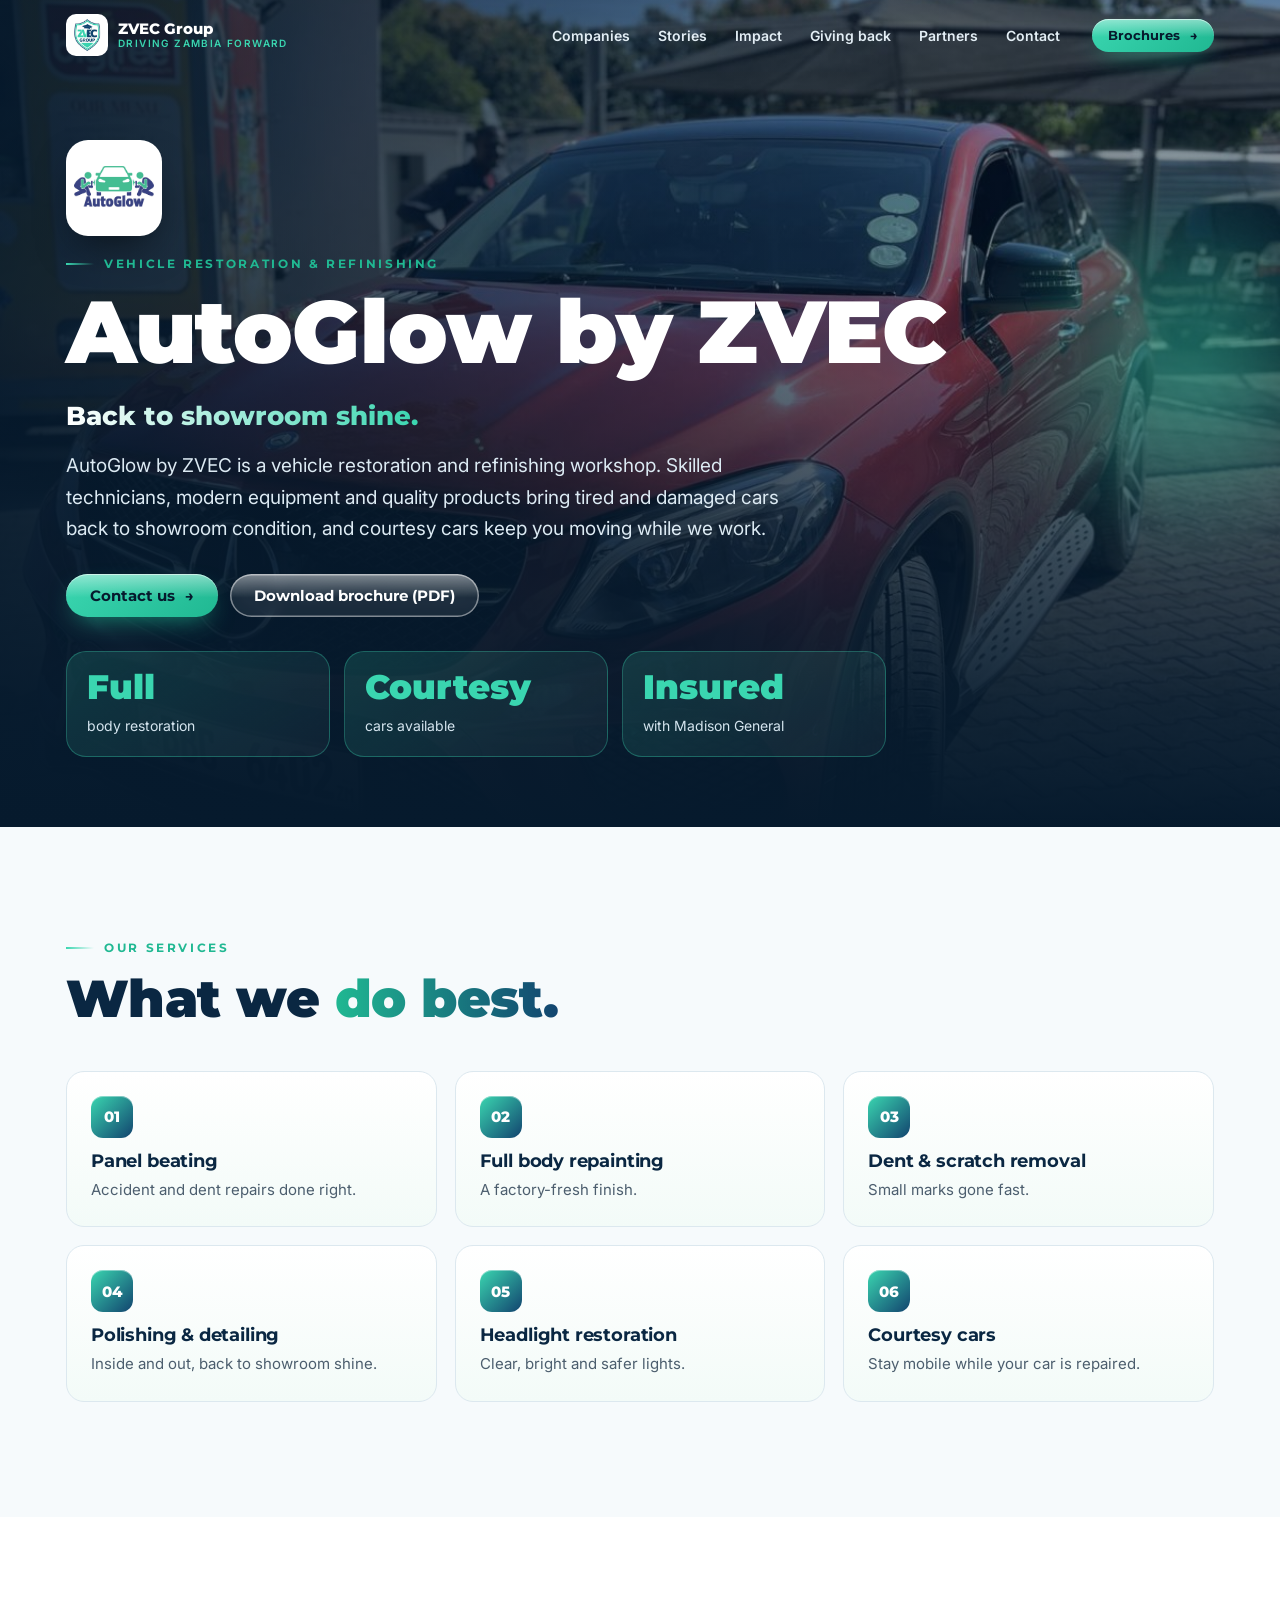
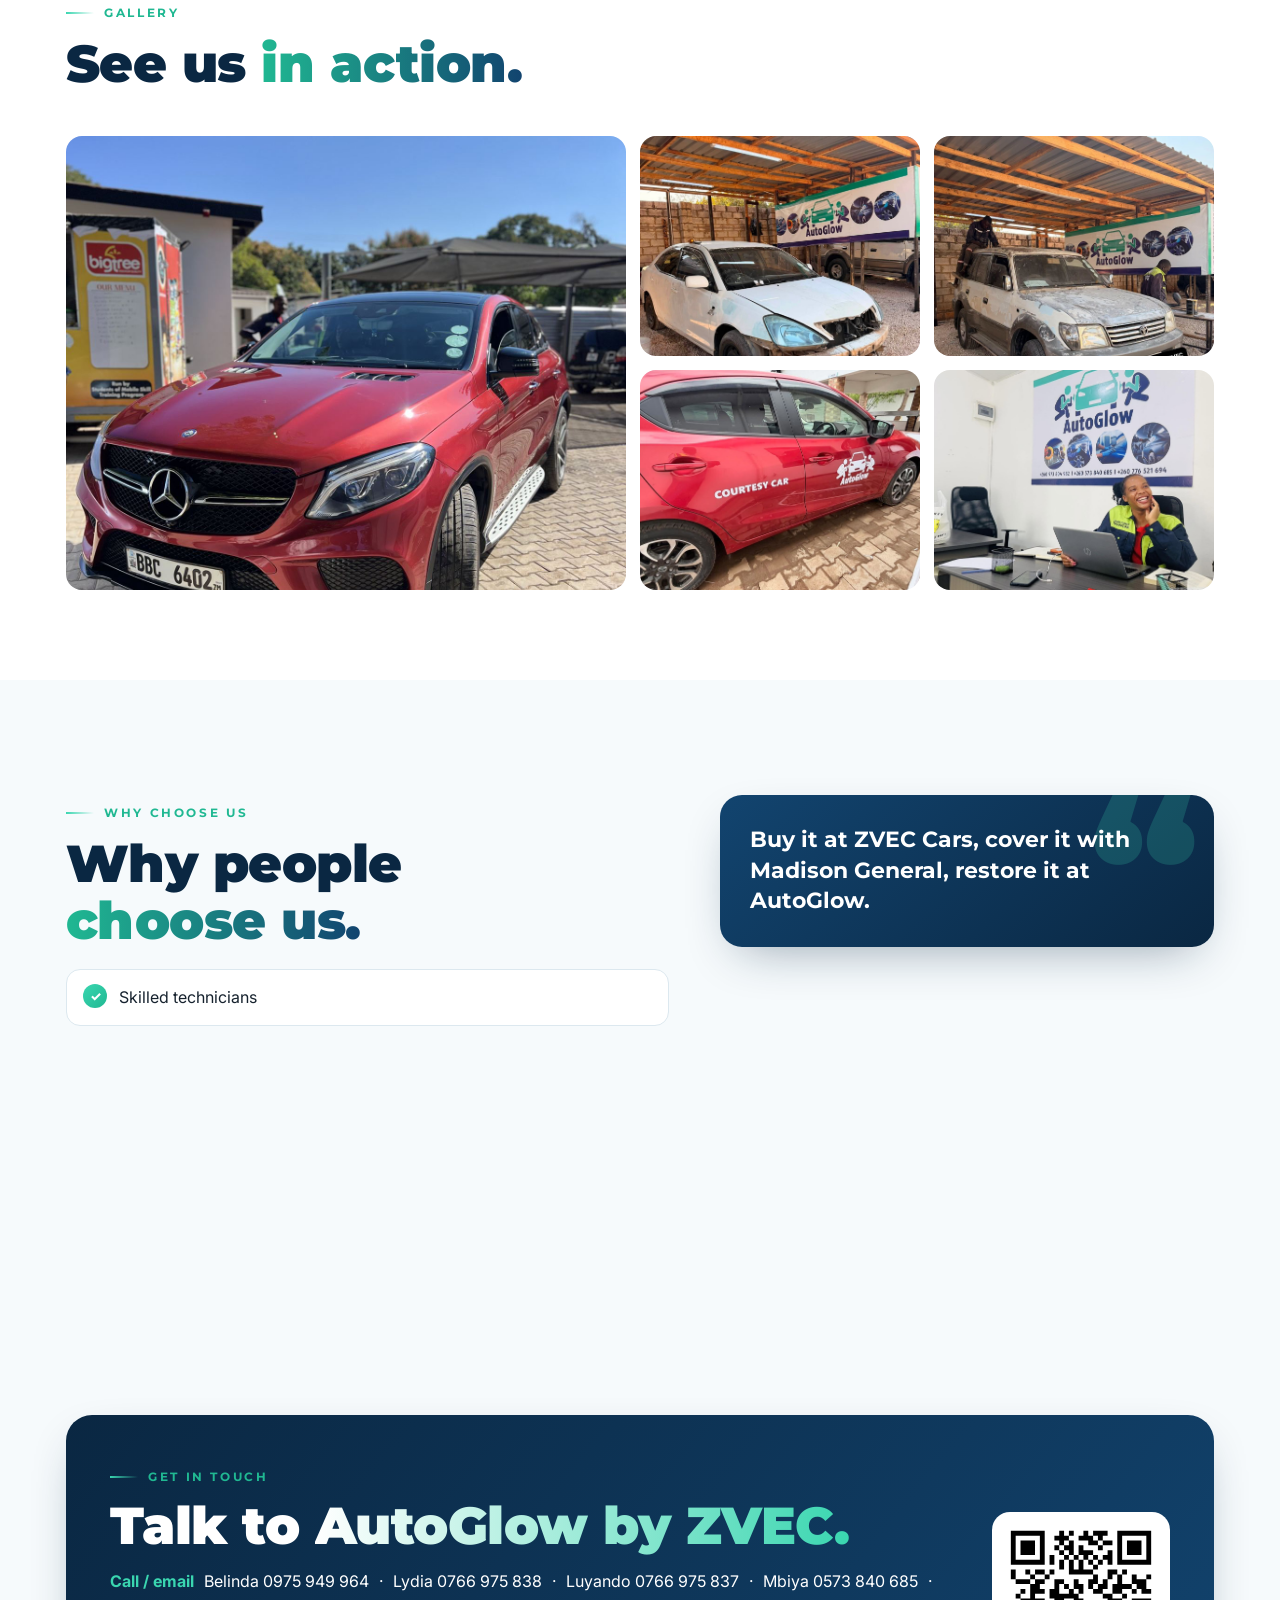
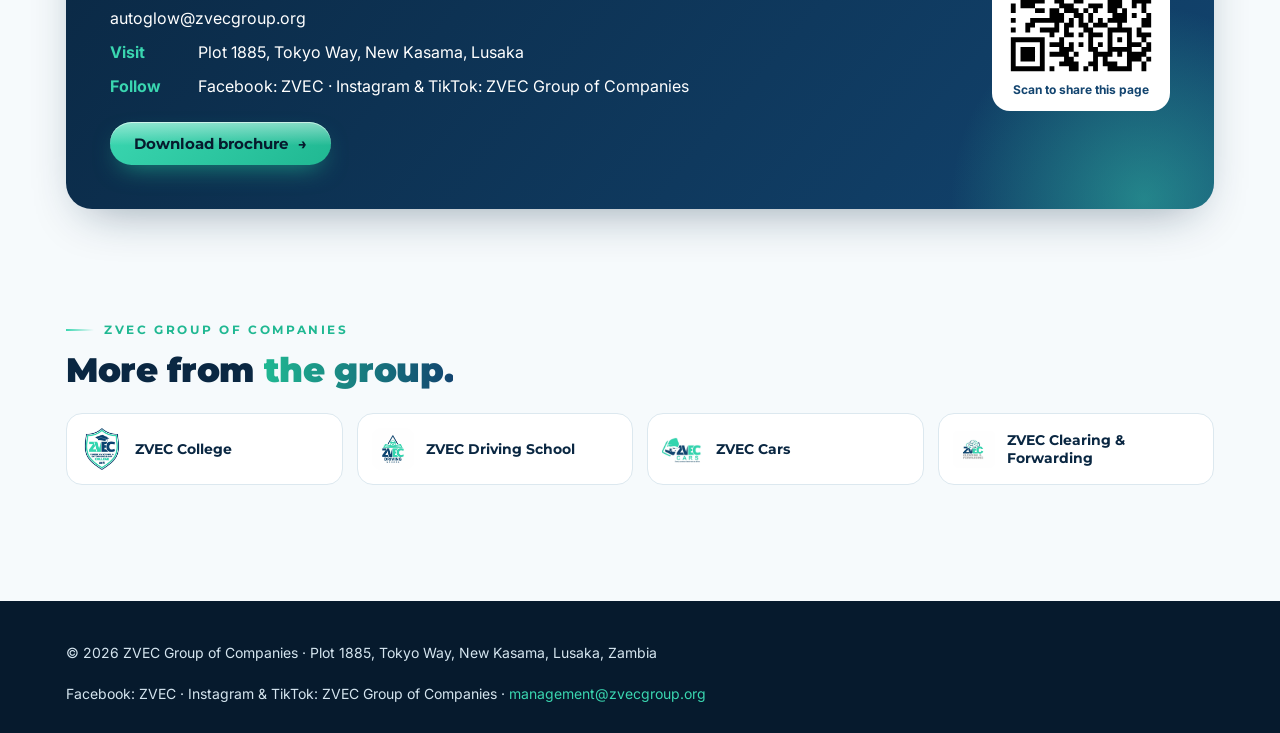
==== commit 52301df7: "Redesign landing page: embossed photo slideshow, animated tagline, embossed company names, video tes" ====
--- a/autoglow.html
+++ b/autoglow.html
@@ -13,7 +13,7 @@
 </head><body><div class="progress"></div>
 <header class="nav"><div class="wrap">
 <a class="brand" href="index.html"><img src="logos/zvec-group.jpg" alt="ZVEC Group logo"><span>ZVEC Group<small>Driving Zambia Forward</small></span></a>
-<nav class="links" aria-label="Main"><a href="index.html#companies">Companies</a><a href="index.html#impact">Impact</a><a href="index.html#giving">Giving back</a><a href="index.html#partners">Partners</a><a href="index.html#contact">Contact</a></nav>
+<nav class="links" aria-label="Main"><a href="index.html#companies">Companies</a><a href="index.html#testimonials">Stories</a><a href="index.html#impact">Impact</a><a href="index.html#giving">Giving back</a><a href="index.html#partners">Partners</a><a href="index.html#contact">Contact</a></nav>
 <a class="btn sm" href="index.html#downloads">Brochures <span class="arr" aria-hidden="true">&rarr;</span></a>
 <button class="menu-btn" aria-label="Menu" aria-expanded="false">&#9776;</button>
 </div></header>
--- a/style.css
+++ b/style.css
@@ -275,3 +275,76 @@
 .uhero .veil{background:linear-gradient(180deg,rgba(6,26,45,.45) 0%,rgba(6,26,45,.5) 35%,rgba(6,26,45,.94) 85%,var(--deeper) 100%),linear-gradient(90deg,rgba(6,26,45,.85),transparent 75%)}
 @media (max-width:560px){.hero .kicker{font-size:10.5px;letter-spacing:.16em}.hero{padding-block:120px 56px}}
 @media (max-width:860px){.why{grid-template-columns:1fr}}
+
+/* ===== landing redesign: embossed slideshow hero ===== */
+.hero.home{align-items:center;padding-block:104px 48px}
+.hero .slides,.showcase .frame{isolation:isolate}
+.hero .slides{position:absolute;inset:-30px;filter:blur(14px) saturate(1.15) brightness(.75)}
+.hero .slides .s,.showcase .s{position:absolute;inset:0;background-size:cover;background-position:center;opacity:0;transition:opacity 1.4s ease}
+.hero .slides .s.on,.showcase .s.on{opacity:1;animation:kb 9s ease-out both}
+.hgrid{display:grid;grid-template-columns:1.1fr .9fr;gap:clamp(28px,5vw,64px);align-items:center}
+.hgrid .plates{grid-column:1/-1}
+.htext{min-width:0}
+.tagline-anim{font-size:clamp(40px,6vw,84px)!important;margin:18px 0 22px!important;text-shadow:0 2px 0 rgba(255,255,255,.08),0 18px 40px rgba(0,0,0,.45)}
+.tagline-anim .w{display:inline-block;opacity:0;transform:translateY(.6em) rotateX(-70deg);transform-origin:50% 100%;animation:wordin .9s cubic-bezier(.2,.8,.2,1) forwards;animation-delay:calc(.25s + var(--i)*.18s)}
+.tagline-anim .grad .w{background:inherit;-webkit-background-clip:text;background-clip:text;color:transparent;background-size:200% 100%;background-image:linear-gradient(90deg,#fff 10%,var(--teal) 50%,#fff 90%);animation:wordin .9s cubic-bezier(.2,.8,.2,1) forwards,sheen 5s linear 1.4s infinite;animation-delay:calc(.25s + var(--i)*.18s),1.4s}
+.tagline-anim .grad{background:none;animation:none}
+@keyframes wordin{to{opacity:1;transform:none}}
+
+/* embossed photo frame */
+.showcase{position:relative;min-width:0;perspective:1200px}
+.showcase .frame{position:relative;aspect-ratio:4/5;max-height:56svh;margin-left:auto;border-radius:28px;overflow:hidden;
+  border:10px solid transparent;
+  background:linear-gradient(var(--deeper),var(--deeper)) padding-box,linear-gradient(145deg,#ffffff,#9fe9d6 22%,#12446F 55%,#3AD6B0 80%,#ffffff) border-box;
+  box-shadow:0 40px 80px -30px rgba(0,0,0,.8),0 0 0 1px rgba(255,255,255,.25),inset 0 2px 1px rgba(255,255,255,.6),inset 0 -3px 6px rgba(0,0,0,.5),0 0 60px -10px rgba(58,214,176,.45);
+  transform:rotateY(-8deg) rotateX(3deg);transition:transform .6s cubic-bezier(.2,.8,.2,1)}
+.showcase:hover .frame{transform:rotateY(0) rotateX(0)}
+.showcase .frame::after{content:"";position:absolute;inset:0;border-radius:18px;z-index:3;pointer-events:none;box-shadow:inset 0 0 0 1px rgba(255,255,255,.35),inset 0 10px 24px rgba(255,255,255,.18),inset 0 -40px 60px rgba(0,0,0,.55)}
+.showcase .gloss{position:absolute;inset:0;z-index:2;pointer-events:none;background:linear-gradient(125deg,rgba(255,255,255,.38) 0%,rgba(255,255,255,.08) 28%,transparent 42%)}
+.showcase .gloss::after{content:"";position:absolute;top:-20%;left:-70%;width:40%;height:140%;background:linear-gradient(90deg,transparent,rgba(255,255,255,.45),transparent);transform:rotate(18deg);animation:sweep 7s ease-in-out infinite}
+@keyframes sweep{0%,60%{left:-70%}90%,100%{left:140%}}
+.showcase .cap{position:absolute;left:16px;right:16px;bottom:16px;z-index:4;padding:10px 14px;border-radius:14px;background:rgba(6,26,45,.55);backdrop-filter:blur(10px);border:1px solid rgba(255,255,255,.2);font:600 14px/1.35 Inter,sans-serif;color:#fff;transition:opacity .5s}
+.showcase .cap:empty{opacity:0}
+.dots{display:flex;gap:8px;justify-content:flex-end;margin-top:16px}
+.dots button{width:10px;height:10px;padding:0;border-radius:99px;border:0;cursor:pointer;background:rgba(255,255,255,.35);box-shadow:inset 0 1px 1px rgba(0,0,0,.4);transition:width .35s,background .35s}
+.dots button.on{width:30px;background:linear-gradient(90deg,var(--teal),#fff)}
+
+/* embossed company name plates */
+.plates{display:grid;grid-template-columns:repeat(5,1fr);gap:14px;margin-top:clamp(28px,4vw,46px)}
+.plate{position:relative;display:flex;align-items:center;gap:12px;padding:14px 16px;border-radius:18px;text-decoration:none;min-width:0;overflow:hidden;
+  background:linear-gradient(160deg,rgba(255,255,255,.22),rgba(255,255,255,.05) 45%,rgba(6,26,45,.35));
+  border:1px solid rgba(255,255,255,.28);backdrop-filter:blur(12px);
+  box-shadow:inset 0 2px 1px rgba(255,255,255,.45),inset 0 -2px 3px rgba(0,0,0,.45),0 14px 30px -14px rgba(0,0,0,.7);transition:transform .3s cubic-bezier(.2,.8,.2,1),box-shadow .3s,border-color .3s}
+.plate:hover{transform:translateY(-5px);border-color:var(--teal);box-shadow:inset 0 2px 1px rgba(255,255,255,.55),inset 0 -2px 3px rgba(0,0,0,.45),0 22px 40px -14px rgba(58,214,176,.55)}
+.plate::after{content:"";position:absolute;top:0;left:-80%;width:50%;height:100%;background:linear-gradient(90deg,transparent,rgba(255,255,255,.3),transparent);transform:skewX(-20deg);transition:left .7s}
+.plate:hover::after{left:130%}
+.plate img{width:40px;height:40px;flex:none;border-radius:10px;object-fit:contain;background:#fff;box-shadow:0 2px 0 rgba(255,255,255,.5),0 4px 10px rgba(0,0,0,.4)}
+.emb{font:900 clamp(14px,1.25vw,17px)/1.15 Montserrat,sans-serif;letter-spacing:.01em;color:#EAF7F3;
+  text-shadow:-1px -1px 0 rgba(255,255,255,.75),1px 1px 0 rgba(0,0,0,.55),2px 2px 0 rgba(0,0,0,.35),0 6px 14px rgba(0,0,0,.45)}
+.emb-dark{color:var(--deep)!important;text-shadow:-1px -1px 0 #fff,1px 1px 0 rgba(10,39,66,.25),2px 2px 3px rgba(10,39,66,.22)}
+@media (max-width:980px){.plates{grid-template-columns:repeat(3,1fr)}}
+@media (max-width:860px){.hgrid{grid-template-columns:1fr}.showcase .frame{margin:0 auto;max-height:none;aspect-ratio:4/3;transform:none}.dots{justify-content:center}}
+@media (max-width:560px){.plates{grid-template-columns:1fr 1fr}.plate:last-child{grid-column:1/-1}.plate{padding:12px}.plate img{width:34px;height:34px}}
+
+/* video testimonials */
+.testi{padding-block:clamp(64px,8vw,110px)}
+.vids{display:flex;flex-wrap:wrap;justify-content:center;gap:28px}
+.vid{margin:0;width:min(340px,100%)}
+.vframe{position:relative;aspect-ratio:9/16;border-radius:30px;overflow:hidden;border:8px solid transparent;
+  background:linear-gradient(#000,#000) padding-box,linear-gradient(150deg,#fff,#3AD6B0 35%,#12446F 70%,#fff) border-box;
+  box-shadow:0 40px 70px -30px rgba(0,0,0,.85),0 0 50px -12px rgba(58,214,176,.5),inset 0 2px 1px rgba(255,255,255,.5)}
+.vframe video{width:100%;height:100%;object-fit:cover;display:block;background:#000}
+.vframe .play{position:absolute;inset:0;margin:auto;width:84px;height:84px;border-radius:50%;border:0;cursor:pointer;
+  background:radial-gradient(circle at 35% 30%,#fff,var(--teal) 45%,var(--teal2));box-shadow:0 0 0 10px rgba(58,214,176,.25),0 16px 30px rgba(0,0,0,.5),inset 0 2px 2px rgba(255,255,255,.8);animation:pulse 2s infinite;transition:transform .25s}
+.vframe .play:hover{transform:scale(1.08)}
+.vframe .play::before{content:"";position:absolute;left:34px;top:26px;border-style:solid;border-width:16px 0 16px 26px;border-color:transparent transparent transparent var(--deeper)}
+.vframe.playing .play{display:none}
+.vid figcaption{margin-top:16px;text-align:center}
+.vid figcaption b{display:block;font:800 18px Montserrat,sans-serif;color:#fff}
+.vid figcaption span{color:var(--on-deep);font-size:14px}
+@media (prefers-reduced-motion:reduce){
+  .tagline-anim .w{opacity:1;transform:none;animation:none!important}
+  .hero .slides .s.on,.showcase .s.on{animation:none}
+  .showcase .frame{transform:none}
+  .showcase .gloss::after{animation:none}
+}
